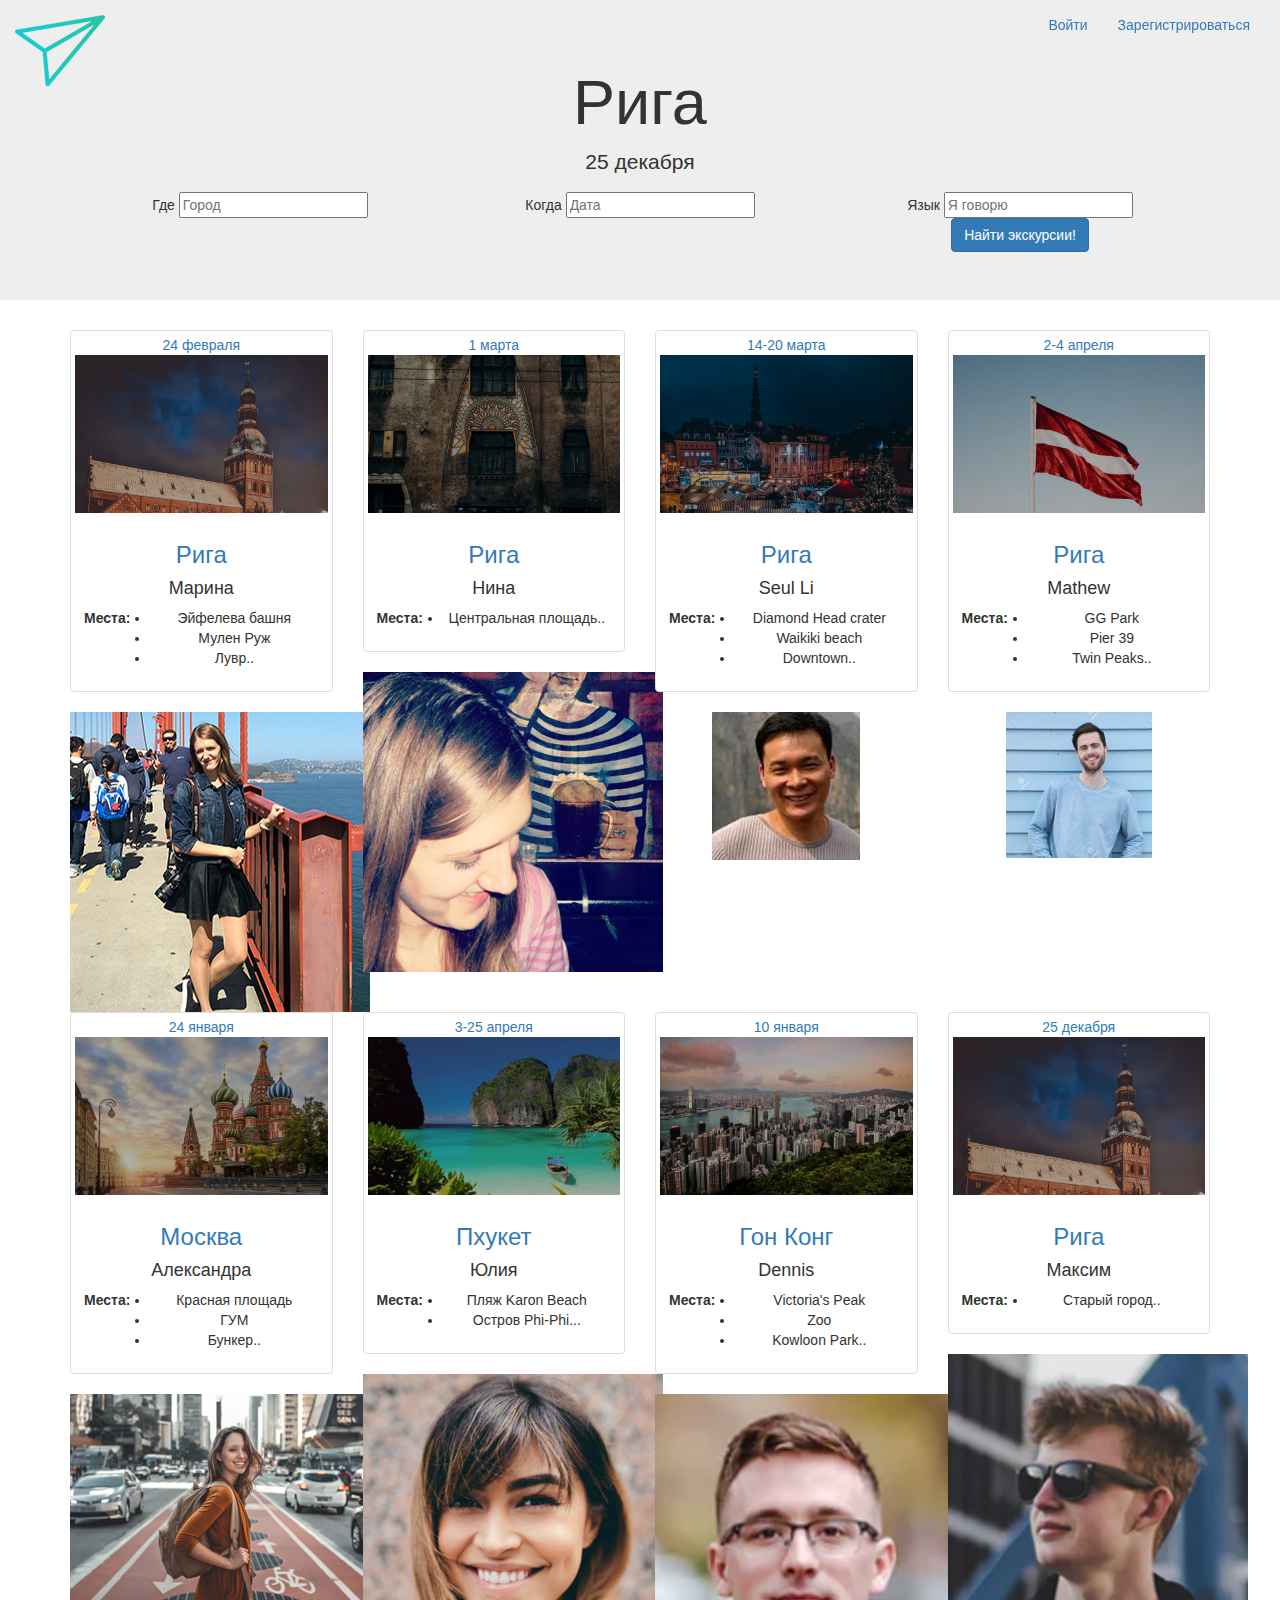
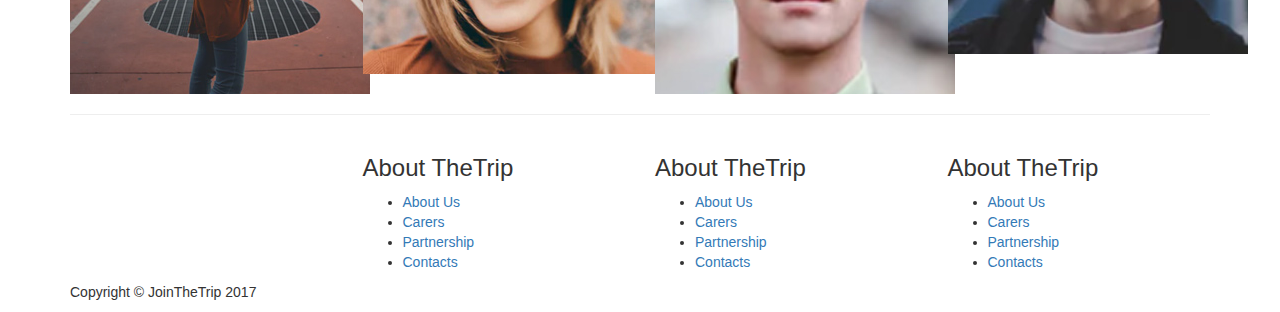
==== category-ru.html @ fd0a5969 "init" ====
<!DOCTYPE html>
<html lang="en">

<head>

    <meta charset="utf-8">
    <meta http-equiv="X-UA-Compatible" content="IE=edge">
    <meta name="viewport" content="width=device-width, initial-scale=1">
    <meta name="description" content="">
    <meta name="author" content="">

    <title>Присоединяйся к экскурсиям!</title>

    <!-- Bootstrap Core CSS -->
    <link href="assets/css/bootstrap.min.css" rel="stylesheet">

    <!-- Custom CSS -->
    <link href="_dev/css/theme.css" rel="stylesheet">

    <!-- HTML5 Shim and Respond.js IE8 support of HTML5 elements and media queries -->
    <!-- WARNING: Respond.js doesn't work if you view the page via file:// -->
    <!--[if lt IE 9]>
        <script src="https://oss.maxcdn.com/libs/html5shiv/3.7.0/html5shiv.js"></script>
        <script src="https://oss.maxcdn.com/libs/respond.js/1.4.2/respond.min.js"></script>
    <![endif]-->

</head>

<body>

    <!-- Navigation -->
    <nav class="navbar navbar-fixed-top" role="navigation">
        <div class="container-fluid">
            <!-- Brand and toggle get grouped for better mobile display -->
            <div class="navbar-header">
                <button type="button" class="navbar-toggle" data-toggle="collapse" data-target="#bs-example-navbar-collapse-1">
                    <span class="sr-only">Toggle navigation</span>
                    <span class="icon-bar"></span>
                    <span class="icon-bar"></span>
                    <span class="icon-bar"></span>
                </button>
                <a class="navbar-brand" href="#"><img src="assets/img/logo.png"">
                </a>
            </div>
            <!-- Collect the nav links, forms, and other content for toggling -->
            <div class="collapse navbar-collapse" id="bs-example-navbar-collapse-1">
                <ul class="nav navbar-nav pull-right">
<!--
                    <li>
                        <a href="#">Help</a>
                    </li>	
-->                
                    <li>
                        <a href="#">Войти</a>
                    </li>
                    <li>
                        <a href="#">Зарегистрироваться</a>
                    </li>
                </ul>
            </div>
            <!-- /.navbar-collapse -->
        </div>
        <!-- /.container -->
    </nav>


        <!-- Jumbotron Header -->
        <header class="jumbotron hero-spacer container-fluid">
	        <div class="container text-center hero-spacer__wrapper">
            <h1>Рига</h1>
            <p><!-- Travel with people around the world!  --> 25 декабря</p>
	        <aside class="HeroForm container">
		        <div class="row">
			        <div class="col-md-4 col-sm-12">Где
				        <input type="text" placeholder="Город">
			        </div>
				    <div class="col-md-4 col-sm-12">Когда
					    <input type="text" placeholder="Дата">
				    </div>
				    <div class="col-md-4 col-sm-12">Язык
					    <input type="text" class="language" placeholder="Я говорю">
					    <a class="btn btn-primary btn-large">Найти экскурсии!</a></div>    
		        </div>
	        </aside>            
	        </div>	        
        </header>
    <!-- Page Content -->
    <div class="container">

        <!-- /.row -->

        <!-- Page Features -->
        <div class="row text-center">

            <div class="col-md-3 col-sm-6 hero-feature">
                <div class="thumbnail">
	                <div class="thumbnail__image">
		                <a href="paris.html" target="_blank">
		                <div class="thumbnail__date">24 февраля</div>
                        <img src="assets/img/riga_m.jpg" alt="">
                        </a>
	                </div>
                    <div class="caption">
	                    <div class="caption__location">
	                        <a href="paris.html" target="_blank"><h3>Рига</h3></a>
	                        <h4>Марина</h4>
                        </div>
                        <div class="caption__places row">
                        <strong class="col-md-3">Места:</strong>
                        <ul class="col-md-9">
	                        <li>Эйфелева башня</li>
	                        <li>Мулен Руж</li>
							<li>Лувр..</li>
                        </ul>
                        </div>
                        <div class="caption__joined">
	                        <a href="" class="join "><div class="tooltip">You've joined!</div><span></span></a>
	                        <a href="" class="join"><div class="tooltip">You've joined!</div><span></span></a>
	                        <a href="" class="join"><div class="tooltip">You've joined!</div><span></span></a>
                        </div>
                    </div>
                </div>
                <div class="hero-author">
	                <a href="paris.html"><span><img src="assets/img/paris_a.jpg" alt=""></span></a>
                </div>
            </div>

            <div class="col-md-3 col-sm-6 hero-feature">
                <div class="thumbnail">
	                <div class="thumbnail__image">
		                <a href="paris.html">
		                <div class="thumbnail__date">1 марта</div>
                        <img src="assets/img/riga_m1.jpg" alt="">
                        </a>
	                </div>
                    <div class="caption">
	                    <div class="caption__location">
	                        <a href="paris.html"><h3>Рига</h3></a>
	                        <h4>Нина</h4>
                        </div>
                        <div class="caption__places row">
                        <strong class="col-md-3">Места:</strong>
                        <ul class="col-md-9">
	                        <li>Центральная площадь..</li>
                        </ul>
                        </div>
                        <div class="caption__joined">
	                        <a href="" class="join"><span></span></a>
	                        <a href="" class="join "><span></span></a>
	                        <a href="" class="join  joined"><span></span></a>
                        </div>
                    </div>
                </div>
                <div class="hero-author">
	                <a href="paris.html"><span><img src="assets/img/cph_a.jpg" alt=""></span></a>
                </div>
            </div>

            <div class="col-md-3 col-sm-6 hero-feature">
                <div class="thumbnail">
	                <div class="thumbnail__image">
		                <a href="tallin-ru.html">
		                <div class="thumbnail__date">14-20 марта</div>
                        <img src="assets/img/riga_m2.jpg" alt="">
                        </a>
	                </div>
                    <div class="caption">
	                    <div class="caption__location">
	                        <a href="paris.html"><h3>Рига</h3></a>
	                        <h4>Seul Li</h4>
                        </div>
                        <div class="caption__places row">
                        <strong class="col-md-3">Места:</strong>
                        <ul class="col-md-9">
	                        <li>Diamond Head crater</li>
	                        <li>Waikiki beach</li>
							<li>Downtown..</li>
                        </ul>
                        </div>
                        <div class="caption__joined">
	                        <a href="" class="join "><span></span></a>
<!--
	                        <a href="" class="join "><span></span></a>
	                        <a href="" class="join  "><span></span></a>
	                        <a href="" class="join  "><span></span></a>
-->
                        </div>
                    </div>
                </div>
                <div class="hero-author">
	                <a href="paris.html"><span><img src="assets/img/hnlu_a.jpg" alt=""></span></a>
                </div>
            </div>

            <div class="col-md-3 col-sm-6 hero-feature">
                <div class="thumbnail">
	                <div class="thumbnail__image">
		                <a href="paris.html">
		                <div class="thumbnail__date">2-4 апреля</div>
                        <img src="assets/img/riga_m3.jpg" alt="">
                        </a>
	                </div>
                    <div class="caption">
	                    <div class="caption__location">
	                        <a href="sf.html" target="_blank"><h3>Рига</h3></a>
	                        <h4>Mathew</h4>
                        </div>
                        <div class="caption__places row">
                        <strong class="col-md-3">Места:</strong>
                        <ul class="col-md-9">
	                        <li>GG Park</li>
	                        <li>Pier 39</li>
							<li>Twin Peaks..</li>
                        </ul>
                        </div>
                        <div class="caption__joined">
	                        <a href="" class="join "><span></span></a>
<!--
	                        <a href="" class="join "><span></span></a>
	                        <a href="" class="join  "><span></span></a>
-->
                        </div>
                    </div>
                </div>
                <div class="hero-author">
	                <a href="paris.html"><span><img src="assets/img/sf_a.jpg" alt=""></span></a>
                </div>
            </div>

        </div>
        <!-- /.row -->
        <div class="row text-center">

            <div class="col-md-3 col-sm-6 hero-feature">
                <div class="thumbnail">
	                <div class="thumbnail__image">
		                <a href="paris.html">
		                <div class="thumbnail__date">24 января</div>
                        <img src="assets/img/moscow_m.jpg" alt="">
                        </a>
	                </div>
                    <div class="caption">
	                    <div class="caption__location">
	                        <a href="paris.html"><h3>Москва</h3></a>
	                        <h4>Александра</h4>
                        </div>
                        <div class="caption__places row">
                        <strong class="col-md-3">Места:</strong>
                        <ul class="col-md-9">
	                        <li>Красная площадь</li>
	                        <li>ГУМ</li>
							<li>Бункер..</li>
                        </ul>
                        </div>
                        <div class="caption__joined">
	                        <a href="" class="join "><span></span></a>
<!--
	                        <a href="" class="join "><span></span></a>
	                        <a href="" class="join  "><span></span></a>
	                        <a href="" class="join  "><span></span></a>
	                        <a href="" class="join  "><span></span></a>
-->
                        </div>
                    </div>
                </div>
                <div class="hero-author">
	                <a href="paris.html"><span><img src="assets/img/woman3_a.jpg" alt=""></span></a>
                </div>
            </div>

            <div class="col-md-3 col-sm-6 hero-feature">
                <div class="thumbnail">
	                <div class="thumbnail__image">
		                <a href="paris.html">
		                <div class="thumbnail__date">3-25 апреля</div>
                        <img src="assets/img/phuket_m.jpg" alt="">
                        </a>
	                </div>
                    <div class="caption">
	                    <div class="caption__location">
	                        <a href="phuket.html" target="_blank"><h3>Пхукет</h3></a>
	                        <h4>Юлия</h4>
                        </div>
                        <div class="caption__places row">
                        <strong class="col-md-3">Места:</strong>
                        <ul class="col-md-9">
	                        <li>Пляж Karon Beach</li>
	                        <li>Остров Phi-Phi...</li>
                        </ul>
                        </div>
                        <div class="caption__joined">
	                        <a href="" class="join "><span></span></a>
<!--
	                        <a href="" class="join "><span></span></a>
	                        <a href="" class="join  "><span></span></a>
-->
                        </div>
                    </div>
                </div>
                <div class="hero-author">
	                <a href="paris.html"><span><img src="assets/img/woman_a.jpg" alt=""></span></a>
                </div>
            </div>

            <div class="col-md-3 col-sm-6 hero-feature">
                <div class="thumbnail">
	                <div class="thumbnail__image">
		                <a href="paris.html">
		                <div class="thumbnail__date">10 января</div>
                        <img src="assets/img/hongkong_m.jpg" alt="">
                        </a>
	                </div>
                    <div class="caption">
	                    <div class="caption__location">
	                        <a href="paris.html"><h3>Гон Конг</h3></a>
	                        <h4>Dennis</h4>
                        </div>
                        <div class="caption__places row">
                        <strong class="col-md-3">Места:</strong>
                        <ul class="col-md-9">
	                        <li>Victoria's Peak</li>
	                        <li>Zoo</li>
							<li>Kowloon Park..</li>
                        </ul>
                        </div>
                        <div class="caption__joined">
	                        <a href="" class="join joined"><span></span></a>
	                        <a href="" class="join joined"><span></span></a>
	                        <a href="" class="join  "><span></span></a>
                        </div>
                    </div>
                </div>
                <div class="hero-author">
	                <a href="paris.html"><span><img src="assets/img/man_a.jpg" alt=""></span></a>
                </div>
            </div>

            <div class="col-md-3 col-sm-6 hero-feature">
                <div class="thumbnail">
	                <div class="thumbnail__image">
		                <a href="riga-ru.html" target="_blank">
		                <div class="thumbnail__date">25 декабря</div>
                        <img src="assets/img/riga_m.jpg" alt="">
                        </a>
	                </div>
                    <div class="caption">
	                    <div class="caption__location">
	                        <a href="sf.html"><h3>Рига</h3></a>
	                        <h4>Максим</h4>
                        </div>
                        <div class="caption__places row">
                        <strong class="col-md-3">Места:</strong>
                        <ul class="col-md-9">
	                        <li>Старый город..</li>
                        </ul>
                        </div>
                        <div class="caption__joined">
	                        <a href="" class="join "><span></span></a>
<!--
	                        <a href="" class="join "><span></span></a>
	                        <a href="" class="join  "><span></span></a>
-->
                        </div>
                    </div>
                </div>
                <div class="hero-author">
	                <a href="paris.html"><span><img src="assets/img/man2_a.jpg" alt=""></span></a>
                </div>
            </div>

        </div>
        <!-- /.row -->        
        

        <hr>

        <!-- Footer -->
        <footer>
	        <div class="row">
	        	<div class="col-md-3 col-sm-12"></div>
	        	<div class="col-md-3 col-sm-12">
		        	<h3>About TheTrip</h3>
	        	    <ul>
		        	    <li><a href="#">About Us</a></li>
		        	    <li><a href="#">Carers</a></li>
		        	    <li><a href="#">Partnership</a></li>
		        	    <li><a href="#">Contacts</a></li>
	        	    </ul>
	        	</div>
	        	<div class="col-md-3 col-sm-12">
		        	<h3>About TheTrip</h3>
	        	    <ul>
		        	    <li><a href="#">About Us</a></li>
		        	    <li><a href="#">Carers</a></li>
		        	    <li><a href="#">Partnership</a></li>
		        	    <li><a href="#">Contacts</a></li>
	        	    </ul>		        	
	        	</div>
	        	<div class="col-md-3 col-sm-12">
		        	<h3>About TheTrip</h3>
	        	    <ul>
		        	    <li><a href="#">About Us</a></li>
		        	    <li><a href="#">Carers</a></li>
		        	    <li><a href="#">Partnership</a></li>
		        	    <li><a href="#">Contacts</a></li>
	        	    </ul>		        	
	        	</div>
	        </div>	
            <div class="row copyright">
                <div class="col-lg-12">
                    <p>Copyright &copy; JoinTheTrip 2017</p>
                </div>
            </div>
        </footer>

    </div>
    <!-- /.container -->

    <!-- jQuery -->
    <script src="assets/js/jquery.js"></script>

    <!-- Bootstrap Core JavaScript -->
    <script src="assets/js/bootstrap.min.js"></script>
     <script src="assets/js/scripts.js"></script>

</body>

</html>
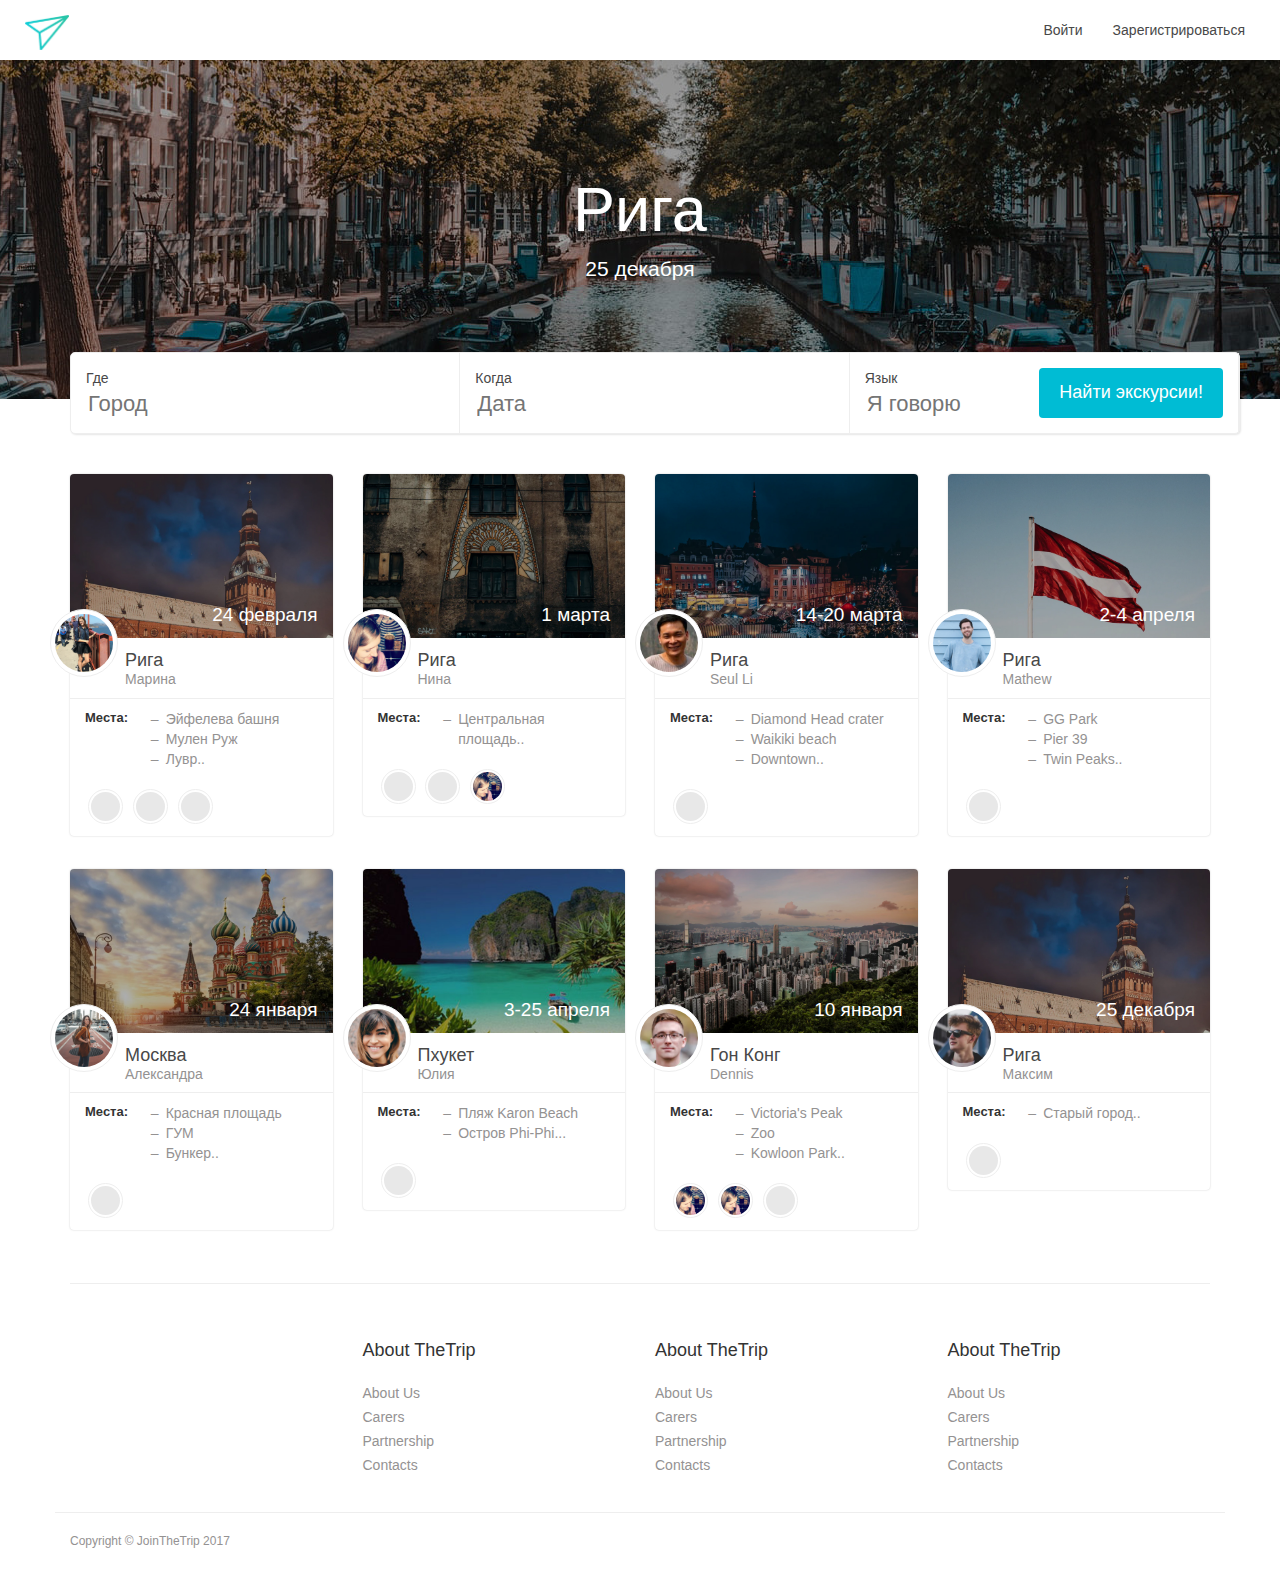
==== commit 2ba25690: "upd" ====
--- a/category-ru.html
+++ b/category-ru.html
@@ -15,7 +15,7 @@
     <link href="assets/css/bootstrap.min.css" rel="stylesheet">
 
     <!-- Custom CSS -->
-    <link href="_dev/css/theme.css" rel="stylesheet">
+    <link href="assets/css/theme.css" rel="stylesheet">
 
     <!-- HTML5 Shim and Respond.js IE8 support of HTML5 elements and media queries -->
     <!-- WARNING: Respond.js doesn't work if you view the page via file:// -->
--- a/assets/css/theme.css
+++ b/assets/css/theme.css
@@ -0,0 +1,666 @@
+.create-event-page .ProfileData__pic {
+  position: relative;
+  top: 0; }
+
+.create-event-page .TripBlock__author-text {
+  padding: 0 15px;
+  margin-top: 20px; }
+
+.create-event-page .trip-title {
+  margin-bottom: 20px; }
+
+.create-event-page label {
+  font-size: 16px;
+  font-weight: 500;
+  width: 100%;
+  margin-bottom: 8px; }
+
+.create-event-page .TripBlock__city {
+  padding: 0 15px; }
+  .create-event-page .TripBlock__city input {
+    border: 1px solid #eee;
+    padding: 5px 10px;
+    border-radius: 5px;
+    line-height: 30px;
+    min-width: 300px;
+    font-size: 16px;
+    font-weight: 500;
+    /*
+			&::-webkit-input-placeholder { 
+			  color: $lightgray;
+			}	
+*/ }
+
+.create-event-page .TripBlock__data_places h3 {
+  display: block;
+  width: 100%; }
+
+.create-event-page .places-list {
+  padding: 0;
+  margin-top: 5px; }
+
+.create-event-page input {
+  line-height: 30px;
+  border: 1px solid #eee;
+  border-radius: 5px;
+  min-width: 300px;
+  padding: 5px 10px; }
+
+.create-event-page .add-field-link {
+  display: inline-block;
+  margin-top: 5px;
+  color: #00bcd4;
+  font-size: 14px; }
+
+body {
+  padding-top: 60px;
+  /* Required padding for .navbar-fixed-top. Remove if using .navbar-static-top. Change if height of navigation changes. */ }
+
+a:hover {
+  color: black !important;
+  text-decoration: none; }
+
+a:visited {
+  text-decoration: none; }
+
+.hero-spacer {
+  position: relative;
+  background-image: url("../../assets/img/intro-bg1.jpg");
+  background-color: black;
+  background-position: center;
+  color: white;
+  margin-top: -5px;
+  padding: 100px 0px;
+  margin-bottom: 75px;
+  /*
+	&:after {
+		content: " ";
+		width: 100%;
+		height: 100%;
+		background: rgba(0,0,0, 0.5);
+		position: absolute;
+		top:0;
+		left: 0;
+	}
+*/ }
+  .hero-spacer .hero-spacer__wrapper {
+    position: relative; }
+  .hero-spacer p {
+    font-weight: 400; }
+
+svg {
+  fill: #00bcd4; }
+
+.joined {
+  text-align: left;
+  padding: 0px 15px 10px; }
+
+.join {
+  margin: 0px 3px;
+  display: inline-block;
+  width: 35px;
+  height: 35px;
+  padding: 2px;
+  background: white;
+  border: 1px solid #eee;
+  -webkit-border-radius: 100%;
+  -moz-border-radius: 100%;
+  -ms-border-radius: 100%;
+  border-radius: 100%; }
+  .join span {
+    width: 100%;
+    height: 100%;
+    display: inline-block;
+    background: #e8e8e8;
+    background-image: url("../../assets/img/sf_a.jpg");
+    background-size: 100%;
+    background-repeat: no-repeat;
+    background-position: 0px -35px;
+    -webkit-border-radius: 100%;
+    -moz-border-radius: 100%;
+    -ms-border-radius: 100%;
+    border-radius: 100%;
+    -webkit-transition: 0.3s ease-out;
+    -moz-transition: 0.3s ease-out;
+    -ms-transition: 0.3s ease-out;
+    transition: 0.3s ease-out; }
+    .join span:hover {
+      background-position: 0px 0px; }
+  .join .tooltip {
+    background: #00bcd4;
+    -webkit-border-radius: 3px;
+    -moz-border-radius: 3px;
+    -ms-border-radius: 3px;
+    border-radius: 3px;
+    color: white;
+    padding: 3px 5px;
+    margin-top: -35px;
+    margin-left: -8px;
+    -webkit-transition: 0.4s ease-out;
+    -moz-transition: 0.4s ease-out;
+    -ms-transition: 0.4s ease-out;
+    transition: 0.4s ease-out; }
+  .join.joined span {
+    background-position: 0px 0px; }
+  .join.joined .tooltip {
+    opacity: 1;
+    -webkit-transition: 0.4s ease-out;
+    -moz-transition: 0.4s ease-out;
+    -ms-transition: 0.4s ease-out;
+    transition: 0.4s ease-out; }
+    .join.joined .tooltip.hid {
+      opacity: 0; }
+
+.hero-feature {
+  margin-bottom: 13px;
+  margin-top: 0px;
+  text-align: left;
+  position: relative; }
+  .hero-feature .thumbnail {
+    padding: 0px;
+    position: relative;
+    overflow: hidden;
+    border: 0px;
+    -webkit-box-shdow: 0px 0px 2px rgba(0, 0, 0, 0.2);
+    -moz-box-shadow: 0px 0px 2px rgba(0, 0, 0, 0.2);
+    box-shadow: 0px 0px 2px rgba(0, 0, 0, 0.2); }
+    .hero-feature .thumbnail .thumbnail__image {
+      position: relative; }
+      .hero-feature .thumbnail .thumbnail__image .thumbnail__date {
+        color: white;
+        font-size: 19px;
+        font-weight: 500;
+        position: absolute;
+        bottom: 10px;
+        right: 15px; }
+      .hero-feature .thumbnail .thumbnail__image img {
+        width: 100%;
+        height: auto; }
+    .hero-feature .thumbnail .caption {
+      padding: 0px; }
+      .hero-feature .thumbnail .caption .caption__location {
+        border-bottom: 1px solid #eee;
+        padding: 10px 15px 10px 55px; }
+      .hero-feature .thumbnail .caption .caption__places {
+        padding: 10px 15px; }
+        .hero-feature .thumbnail .caption .caption__places strong {
+          font-size: 13px; }
+        .hero-feature .thumbnail .caption .caption__places ul {
+          color: #949292;
+          font-size: 14px;
+          font-weight: 300;
+          padding-left: 30px; }
+          .hero-feature .thumbnail .caption .caption__places ul li {
+            position: relative; }
+            .hero-feature .thumbnail .caption .caption__places ul li:before {
+              content: '\2012';
+              position: absolute;
+              margin-left: -15px; }
+      .hero-feature .thumbnail .caption .caption__joined {
+        text-align: left;
+        padding: 0px 15px 10px; }
+        .hero-feature .thumbnail .caption .caption__joined .join {
+          margin: 0px 3px;
+          display: inline-block;
+          width: 35px;
+          height: 35px;
+          padding: 2px;
+          background: white;
+          border: 1px solid #eee;
+          -webkit-border-radius: 100%;
+          -moz-border-radius: 100%;
+          -ms-border-radius: 100%;
+          border-radius: 100%; }
+          .hero-feature .thumbnail .caption .caption__joined .join span {
+            width: 100%;
+            height: 100%;
+            display: inline-block;
+            background: #e8e8e8;
+            background-image: url("../../assets/img/cph_a.jpg");
+            background-size: 100%;
+            background-repeat: no-repeat;
+            background-position: 0px -35px;
+            -webkit-border-radius: 100%;
+            -moz-border-radius: 100%;
+            -ms-border-radius: 100%;
+            border-radius: 100%;
+            -webkit-transition: 0.3s ease-out;
+            -moz-transition: 0.3s ease-out;
+            -ms-transition: 0.3s ease-out;
+            transition: 0.3s ease-out; }
+            .hero-feature .thumbnail .caption .caption__joined .join span:hover {
+              background-position: 0px 0px; }
+          .hero-feature .thumbnail .caption .caption__joined .join .tooltip {
+            background: #00bcd4;
+            -webkit-border-radius: 3px;
+            -moz-border-radius: 3px;
+            -ms-border-radius: 3px;
+            border-radius: 3px;
+            color: white;
+            padding: 3px 5px;
+            margin-top: -35px;
+            margin-left: -8px;
+            -webkit-transition: 0.4s ease-out;
+            -moz-transition: 0.4s ease-out;
+            -ms-transition: 0.4s ease-out;
+            transition: 0.4s ease-out; }
+          .hero-feature .thumbnail .caption .caption__joined .join.joined span {
+            background-position: 0px 0px; }
+          .hero-feature .thumbnail .caption .caption__joined .join.joined .tooltip {
+            opacity: 1;
+            -webkit-transition: 0.4s ease-out;
+            -moz-transition: 0.4s ease-out;
+            -ms-transition: 0.4s ease-out;
+            transition: 0.4s ease-out; }
+            .hero-feature .thumbnail .caption .caption__joined .join.joined .tooltip.hid {
+              opacity: 0; }
+  .hero-feature .hero-author {
+    position: absolute;
+    top: 135px;
+    left: -5px; }
+    .hero-feature .hero-author a {
+      display: inline-block;
+      width: 68px;
+      height: 68px;
+      padding: 4px;
+      border: 1px solid #eee;
+      background: white;
+      -webkit-border-radius: 100%;
+      -moz-border-radius: 100%;
+      -ms-border-radius: 100%;
+      border-radius: 100%;
+      overflow: hidden; }
+      .hero-feature .hero-author a span {
+        display: inline-block;
+        background: #e8e8e8;
+        width: 100%;
+        height: 100%;
+        overflow: hidden;
+        -webkit-border-radius: 100%;
+        -moz-border-radius: 100%;
+        -ms-border-radius: 100%;
+        border-radius: 100%; }
+        .hero-feature .hero-author a span img {
+          width: 100%;
+          height: auto; }
+
+footer {
+  margin: 50px 0; }
+
+a {
+  color: #484848; }
+  a:hover {
+    color: #484848; }
+
+.btn-primary {
+  border: 0px;
+  font-size: 18px;
+  font-weight: 300;
+  padding: 12px 20px;
+  background-color: #00bcd4;
+  -webkit-transition: 0.2s ease-out;
+  -moz-transition: 0.2s ease-out;
+  -ms-transition: 0.2s ease-out;
+  transition: 0.2s ease-out; }
+  .btn-primary:hover {
+    background: #1ab4ba; }
+
+h1 {
+  font-weight: 400; }
+
+h3 {
+  font-size: 18px;
+  margin: 0px;
+  line-height: 24px; }
+
+h4 {
+  color: #949292;
+  font-size: 14px;
+  font-weight: 300;
+  margin: 0px; }
+
+ul {
+  list-style-type: none; }
+  ul.dashed-list {
+    color: #949292;
+    font-size: 14px;
+    font-weight: 300;
+    padding-left: 30px; }
+    ul.dashed-list li {
+      position: relative; }
+      ul.dashed-list li:before {
+        content: '\2012';
+        position: absolute;
+        margin-left: -15px; }
+
+.well {
+  background-color: white;
+  border-color: #eee; }
+
+.navbar {
+  background-color: white;
+  border-color: white;
+  padding: 5px;
+  height: 60px; }
+  .navbar .navbar-brand {
+    padding: 10px 20px; }
+    .navbar .navbar-brand img {
+      max-height: 35px; }
+  .navbar li a {
+    -webkit-transition: 0.2s ease-out;
+    -moz-transition: 0.2s ease-out;
+    -ms-transition: 0.2s ease-out;
+    transition: 0.2s ease-out; }
+    .navbar li a:hover {
+      text-decoration: none;
+      background: white; }
+    .navbar li a:focus {
+      background: white;
+      color: #949292; }
+
+.HeroForm {
+  position: absolute;
+  text-align: left;
+  width: 100%;
+  bottom: -135px;
+  background: white;
+  border: 1px solid #eee;
+  color: #484848;
+  -webkit-border-radius: 5px;
+  -moz-border-radius: 5px;
+  -ms-border-radius: 5px;
+  border-radius: 5px;
+  -webkit-box-shdow: 1px 1px 2px rgba(0, 0, 0, 0.1);
+  -moz-box-shadow: 1px 1px 2px rgba(0, 0, 0, 0.1);
+  box-shadow: 1px 1px 2px rgba(0, 0, 0, 0.1); }
+  .HeroForm input[type="text"] {
+    display: block;
+    line-height: 30px;
+    outline: none !important;
+    width: 100%;
+    font-size: 22px;
+    font-weight: 300;
+    border: 0px;
+    vertical-align: bottom; }
+    .HeroForm input[type="text"]:focus {
+      border-bottom: 1px solid #00bcd4; }
+    .HeroForm input[type="text"].language {
+      width: 65%; }
+  .HeroForm .btn {
+    float: right;
+    position: absolute;
+    top: 15px;
+    right: 15px; }
+  .HeroForm .col-md-4 {
+    padding: 15px;
+    height: 80px;
+    position: relative;
+    border-right: 1px solid #eee; }
+    .HeroForm .col-md-4.last-child {
+      border: 0px; }
+
+.SearchTrip {
+  padding: 0px 0px;
+  border-bottom: 1px solid #eee;
+  border-top: 1px solid #eee;
+  margin-bottom: 0px; }
+  .SearchTrip .SearchTrip__date, .SearchTrip .SearchTrip__location {
+    display: inline-block;
+    padding: 20px 35px;
+    border-right: 1px solid #eee;
+    font-size: 15px;
+    cursor: pointer; }
+  .SearchTrip .SearchTrip__location {
+    display: inline-block;
+    font-weight: 500; }
+
+.TripBlock {
+  -webkit-border-radius: 5px;
+  -moz-border-radius: 5px;
+  -ms-border-radius: 5px;
+  border-radius: 5px;
+  border: 1px solid #eee;
+  margin-bottom: 27px;
+  overflow: hidden; }
+  .TripBlock .TripBlock__data h1 {
+    border-bottom: 1px solid #eee;
+    padding: 0px 20px;
+    margin: 0px;
+    font-size: 30px;
+    line-height: 54px; }
+  .TripBlock .TripBlock__data .TripBlock__data_content {
+    padding: 5px 0px 0px 0px; }
+  .TripBlock .TripBlock__image {
+    position: relative;
+    overflow: hidden;
+    height: 190px;
+    width: 100%; }
+    .TripBlock .TripBlock__image .TripBlock__title {
+      width: 100%;
+      position: absolute;
+      top: 27%;
+      top: 20%;
+      text-align: center;
+      color: white; }
+      .TripBlock .TripBlock__image .TripBlock__title h1 {
+        font-size: 50px;
+        margin: 0px;
+        font-weight: 500; }
+      .TripBlock .TripBlock__image .TripBlock__title h3 {
+        font-size: 14px;
+        font-weight: 400; }
+      .TripBlock .TripBlock__image .TripBlock__title .TripBlock__title_date {
+        font-size: 25px;
+        font-weight: 600;
+        padding-top: 10px; }
+    .TripBlock .TripBlock__image img {
+      width: 100%; }
+  .TripBlock .TripBlock__data_places {
+    padding: 20px 25px 20px 25px; }
+    .TripBlock .TripBlock__data_places h3 {
+      display: inline-block;
+      font-size: 16px; }
+    .TripBlock .TripBlock__data_places ul {
+      display: inline-block;
+      vertical-align: top;
+      font-size: 16px; }
+      .TripBlock .TripBlock__data_places ul li {
+        color: #333; }
+    .TripBlock .TripBlock__data_places span {
+      color: #333;
+      font-weight: 300;
+      padding-left: 5px;
+      font-size: 16px; }
+    .TripBlock .TripBlock__data_places .lead {
+      margin-bottom: 0; }
+  .TripBlock .TripBlock__author-text {
+    border-top: 1px solid #eee;
+    padding: 25px;
+    font-size: 24px; }
+  .TripBlock .TripBlock__joined {
+    padding: 15px;
+    border-top: 1px solid #eee; }
+    .TripBlock .TripBlock__joined .join {
+      width: 45px;
+      height: 45px; }
+      .TripBlock .TripBlock__joined .join span {
+        background-position: 0px -45px; }
+        .TripBlock .TripBlock__joined .join span:hover {
+          background-position: 0px 0px; }
+      .TripBlock .TripBlock__joined .join.plus {
+        font-size: 26px;
+        text-align: center;
+        vertical-align: top; }
+      .TripBlock .TripBlock__joined .join.joined span {
+        background-position: 0px 0px; }
+      .TripBlock .TripBlock__joined .join.joined .tooltip {
+        opacity: 1;
+        -webkit-transition: 0.4s ease-out;
+        -moz-transition: 0.4s ease-out;
+        -ms-transition: 0.4s ease-out;
+        transition: 0.4s ease-out; }
+        .TripBlock .TripBlock__joined .join.joined .tooltip.hid {
+          opacity: 0; }
+    .TripBlock .TripBlock__joined .like {
+      float: right;
+      cursor: pointer;
+      padding-top: 10px;
+      font-size: 16px;
+      color: #00bcd4;
+      font-weight: bold; }
+      .TripBlock .TripBlock__joined .like svg {
+        vertical-align: middle;
+        margin-right: 5px;
+        fill: #ebebeb;
+        width: 18px;
+        height: 18px; }
+    .TripBlock .TripBlock__joined .call-to-action {
+      display: inline-block;
+      color: #c6c3c3;
+      font-size: 24px;
+      font-weight: 500;
+      margin-left: 20px;
+      padding-left: 25%;
+      -webkit-transition: 0.2s ease-out;
+      -moz-transition: 0.2s ease-out;
+      -ms-transition: 0.2s ease-out;
+      transition: 0.2s ease-out; }
+      .TripBlock .TripBlock__joined .call-to-action .btn {
+        font-size: 20px;
+        font-weight: 500;
+        padding: 12px 30px;
+        -webkit-border-radius: 35px;
+        -moz-border-radius: 35px;
+        -ms-border-radius: 35px;
+        border-radius: 35px; }
+    .TripBlock .TripBlock__joined .join_wrapper {
+      display: inline-block;
+      vertical-align: middle; }
+
+.ProfileData__pic {
+  margin-bottom: 20px;
+  position: absolute;
+  top: -220px; }
+  .ProfileData__pic .ProfileData__pic_img {
+    width: 220px;
+    height: 220px;
+    border: 1px solid #eee;
+    -webkit-border-radius: 100%;
+    -moz-border-radius: 100%;
+    -ms-border-radius: 100%;
+    border-radius: 100%;
+    padding: 5px;
+    background: white;
+    margin: auto;
+    margin-bottom: 20px; }
+    .ProfileData__pic .ProfileData__pic_img img {
+      width: 100%;
+      height: 100%; }
+    .ProfileData__pic .ProfileData__pic_img span {
+      display: inline-block;
+      width: 100%;
+      height: 100%;
+      -webkit-border-radius: 100%;
+      -moz-border-radius: 100%;
+      -ms-border-radius: 100%;
+      border-radius: 100%;
+      overflow: hidden; }
+  .ProfileData__pic .ProfileData__pic_location svg {
+    fill: #00bcd4; }
+
+.ProfileData {
+  border: 0px;
+  box-shadow: 0px 0px 0px transparent;
+  margin-top: 95px;
+  font-size: 15px; }
+  .ProfileData strong {
+    color: black;
+    font-weight: 500;
+    margin-right: 10px;
+    display: inline-block; }
+  .ProfileData .dashed-list {
+    padding-left: 45px; }
+    .ProfileData .dashed-list a {
+      color: #949292;
+      font-size: 16px;
+      line-height: 24px; }
+  .ProfileData .ig-feed {
+    margin: 20px 0px;
+    display: none; }
+    .ProfileData .ig-feed strong {
+      padding-bottom: 15px; }
+    .ProfileData .ig-feed img {
+      width: 220px;
+      height: auto; }
+
+.TripBlock__author-text {
+  font-size: 24px;
+  margin-bottom: 30px;
+  padding: 0px 30px; }
+
+.TripBlock__author-text-additional {
+  font-size: 16px;
+  margin: 20px 0px;
+  line-height: 25px; }
+
+.comments {
+  margin-top: 20px; }
+  .comments h3 {
+    margin-bottom: 10px; }
+  .comments .media-object {
+    -webkit-border-radius: 100%;
+    -moz-border-radius: 100%;
+    -ms-border-radius: 100%;
+    border-radius: 100%; }
+  .comments .media {
+    font-family: "Helvetica Neue",Helvetica,Arial,sans-serif;
+    font-weight: 300;
+    line-height: 24px;
+    margin-bottom: 40px;
+    font-size: 17px; }
+  .comments .comment-form h4 {
+    font-weight: 500;
+    font-size: 19px;
+    display: inline-block;
+    margin-bottom: 15px;
+    color: #333; }
+  .comments .comment-form .form-control {
+    min-height: 140px; }
+
+footer {
+  margin-bottom: 0px; }
+  footer h3 {
+    line-height: 32px;
+    padding-bottom: 15px; }
+  footer ul {
+    padding-left: 0px; }
+    footer ul li a {
+      color: #949292;
+      font-weight: 300;
+      line-height: 24px; }
+  footer .copyright {
+    border-top: 1px solid #eee;
+    padding: 20px 0px;
+    color: #949292;
+    font-size: 12px;
+    margin-top: 25px; }
+
+.send-message {
+  color: #00bcd4;
+  display: inline-block;
+  margin-top: 10px; }
+
+.btn-create-event {
+  background: #00bcd4;
+  padding: 8px 15px !important;
+  font-size: 15px;
+  margin-top: 7px;
+  font-weight: 500; }
+
+.placeholder-text {
+  color: #b1b2b3; }
+  .placeholder-text-textarea {
+    width: 100%;
+    border: 1px solid #eee;
+    border-radius: 5px;
+    padding: 15px; }
